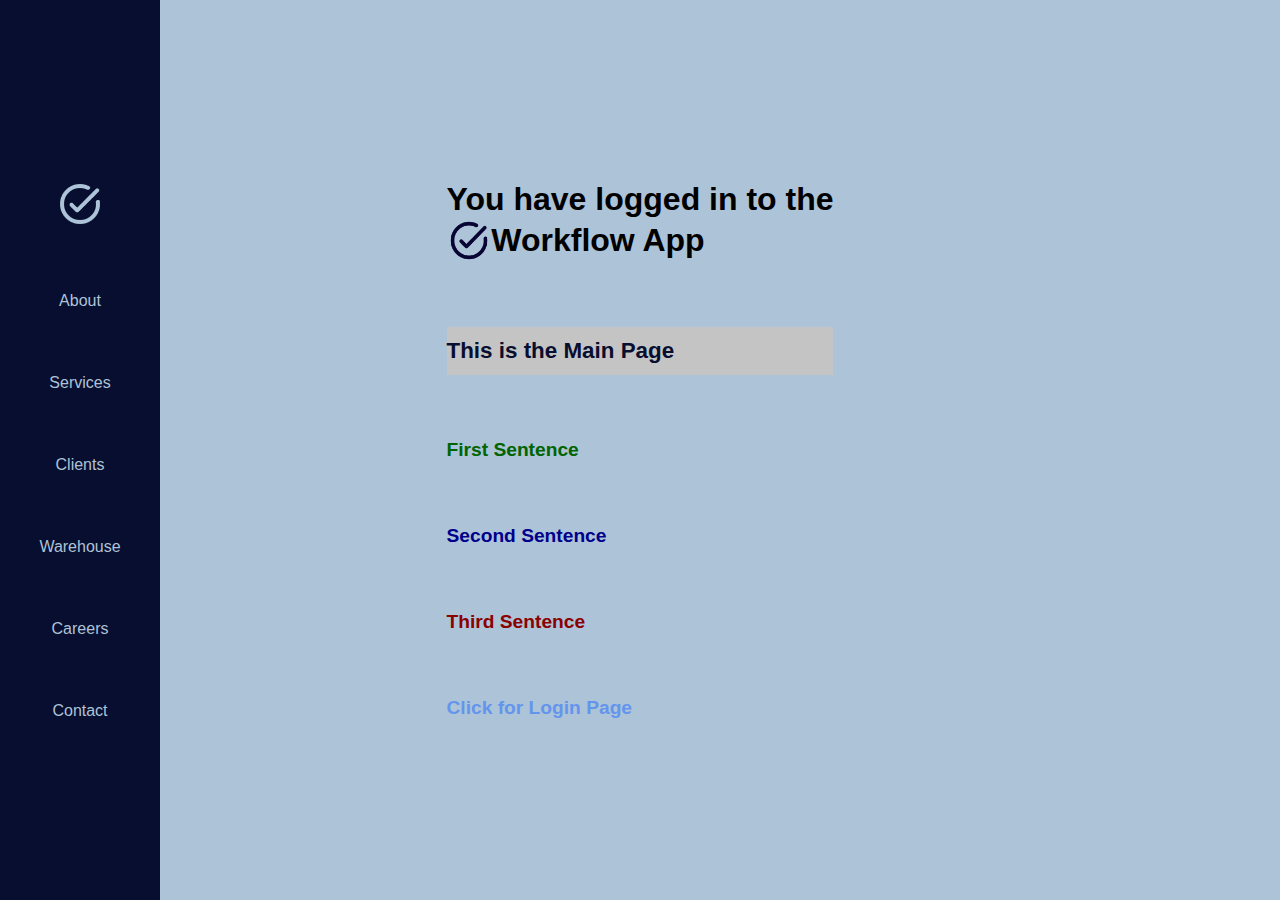
==== index.html @ dd1cf1d5 "get the logos record the login" ====
<!DOCTYPE html>
<html lang="en">
<head>
    <meta charset="UTF-8">
    <meta name="viewport" content="width=device-width, initial-scale=1.0">
    <title>SideNav</title>

    <link rel="stylesheet" href="style.css">
</head>
<body>

    <nav>
        <img src="./workflow.png">
        <a href="#">About</a>
        <a href="#">Services</a>
        <a href="#">Clients</a>
        <a href="#">Warehouse</a>
        <a href="#">Careers</a>
        <a href="#">Contact</a>
    </nav>

    <main>
        <div class="page_list">
            <header>
                <h1>You have logged in to the</h1>
                <h1 id="second_line"><img id="blue_logo" src="./workflow_blue.png"> Workflow App</h1>
            </header>
            <h3 class="recents_">This is the Main Page</h3>
            <!-- Grab the latest from each todo List -->
            <a id="freelance_latest" class="links_" href="#">First Sentence</a>
            <a id="deliverables_latest" class="links_" href="#">Second Sentence</a>
            <a id="projects_latest" class="links_" href="#">Third Sentence</a>
            <a id="back_to_login" class="links_" href="./login.html">Click for Login Page</a>
        </div>
    </main>
    
</body>
</html>
---- style.css ----
* {
    margin: 0;
    /* font-family: 'Lucida Sans', 'Lucida Sans Regular', 'Lucida Grande', 'Lucida Sans Unicode', Geneva, Verdana, sans-serif; */
    font-family: 'Inter', sans-serif;
}

nav {
    background-color: #080E2F;
    height: 100%;
    width: 160px;
    position: fixed;
    display: flex;
    flex-direction: column;
    align-items: center;
    justify-content: center;
    gap: 4em;
}

img {
    width: 3em;
    height: 3em;
}

#blue_logo {
    width: 1.4em;
    height: 1.4em;
    /* background-color: magenta; */
}

nav, a {
    color: #ADC3D8;
    text-decoration: none;
    cursor: pointer;
}

main {
    background-color: #ADC3D8;
    display: flex;
    flex-direction: column;
    /* justify-content: center; */
    align-items: center;
    height: 100vh;
}

.page_list {
    /* border: 2px blue solid; */
    height: 100vh;
    /* width: 100vh; */
    display: flex;
    flex-direction: column;
    justify-content: center;
    gap: 4em; 
}

#second_line {
    display: flex;
    /* justify-content: center; */
    align-items: center;
}

.recents_ {
    background-color: #C4C4C4;
    font-size: 1.4rem;
    padding: .5em 1em .5em 0;
    color: #080E2F;
}

.links_ {
    font-size: 1.2rem;
    font-weight: bold;
}

/* Each list */
#freelance_latest {
    color: darkgreen;
}

#deliverables_latest {
    color: darkblue;
}

#projects_latest {
    color: darkred;
}

#back_to_login {
    color: cornflowerblue;
}
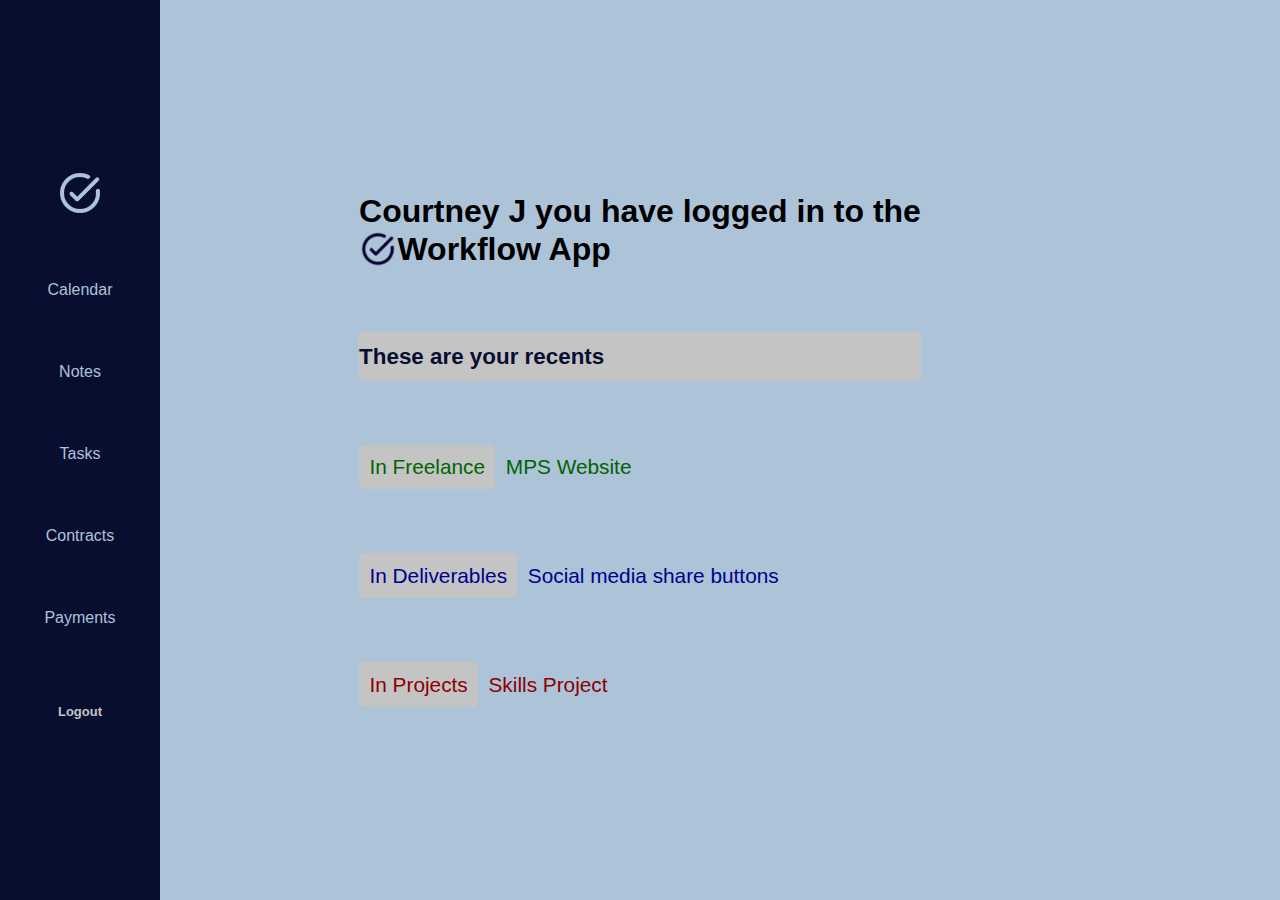
==== commit 2920f8d6: "ready for nav logos" ====
--- a/index.html
+++ b/index.html
@@ -11,28 +11,44 @@
 
     <nav>
         <img src="./workflow.png">
-        <a href="#">About</a>
-        <a href="#">Services</a>
-        <a href="#">Clients</a>
-        <a href="#">Warehouse</a>
-        <a href="#">Careers</a>
-        <a href="#">Contact</a>
+        <a href="#">Calendar</a>
+        <a href="#">Notes</a>
+        <a href="#">Tasks</a>
+        <a href="#">Contracts</a>
+        <a href="#">Payments</a>
+        <a id="back_to_login" class="links_" href="./login.html">Logout</a>
     </nav>
 
     <main>
         <div class="page_list">
             <header>
-                <h1>You have logged in to the</h1>
+                <h1>
+                    <!-- Record the user from the js login file -->
+                    
+                    <p><span id="logged_user">Courtney J</span> you have logged in to the</p>
+                </h1>
                 <h1 id="second_line"><img id="blue_logo" src="./workflow_blue.png"> Workflow App</h1>
             </header>
-            <h3 class="recents_">This is the Main Page</h3>
+            <h3 class="recents_">These are your recents</h3>
             <!-- Grab the latest from each todo List -->
-            <a id="freelance_latest" class="links_" href="#">First Sentence</a>
-            <a id="deliverables_latest" class="links_" href="#">Second Sentence</a>
-            <a id="projects_latest" class="links_" href="#">Third Sentence</a>
-            <a id="back_to_login" class="links_" href="./login.html">Click for Login Page</a>
+            <a id="freelance_latest" class="links_" href="#">
+                <p id="freelance_">In Freelance</p>
+                <p>MPS Website</p>
+            </a>
+            <a id="deliverables_latest" class="links_" href="#">
+                <p id="deliverables_">In Deliverables</p>
+                <P>Social media share buttons</P>
+            </a>
+            <a id="projects_latest" class="links_" href="#">
+                <p id="projects_">In Projects</p>
+                <p>Skills Project</p>
+            </a>
+            
         </div>
     </main>
+
+ 
+    <script src="./output_two.js"></script>
     
 </body>
 </html>--- a/style.css
+++ b/style.css
@@ -22,8 +22,8 @@
 }
 
 #blue_logo {
-    width: 1.4em;
-    height: 1.4em;
+    width: 1.2em;
+    height: 1.2em;
     /* background-color: magenta; */
 }
 
@@ -66,23 +66,63 @@
 }
 
 .links_ {
-    font-size: 1.2rem;
-    font-weight: bold;
+    font-size: 1.3rem;
+    font-weight: normal;
 }
 
 /* Each list */
 #freelance_latest {
     color: darkgreen;
+    display: flex;
+    align-items: center;
+    gap: .5em;
+}
+#freelance_ {
+    /* background-color: darkgreen; */
+    background-color: #C4C4C4;
+    border-radius: 5px;
+    /* color: #C4C4C4; */
+    color: darkgreen;
+    padding: .5em;
 }
 
 #deliverables_latest {
     color: darkblue;
+    display: flex;
+    align-items: center;
+    gap: .5em;
+}
+
+#deliverables_ {
+    /* background-color: darkgreen; */
+    background-color: #C4C4C4;
+    border-radius: 5px;
+    /* color: #C4C4C4; */
+    color: darkblue;
+    padding: .5em;
 }
 
 #projects_latest {
     color: darkred;
+    display: flex;
+    align-items: center;
+    gap: .5em;
+}
+
+#projects_ {
+     /* background-color: darkgreen; */
+     background-color: #C4C4C4;
+     border-radius: 5px;
+     /* color: #C4C4C4; */
+     color: darkred;
+     padding: .5em;
 }
 
 #back_to_login {
-    color: cornflowerblue;
+    /* background-color: #C4C4C4; */
+    padding: 1em;
+    color: #080E2F;
+    color: #C4C4C4;
+    font-size: small;
+    font-weight: bold;
 }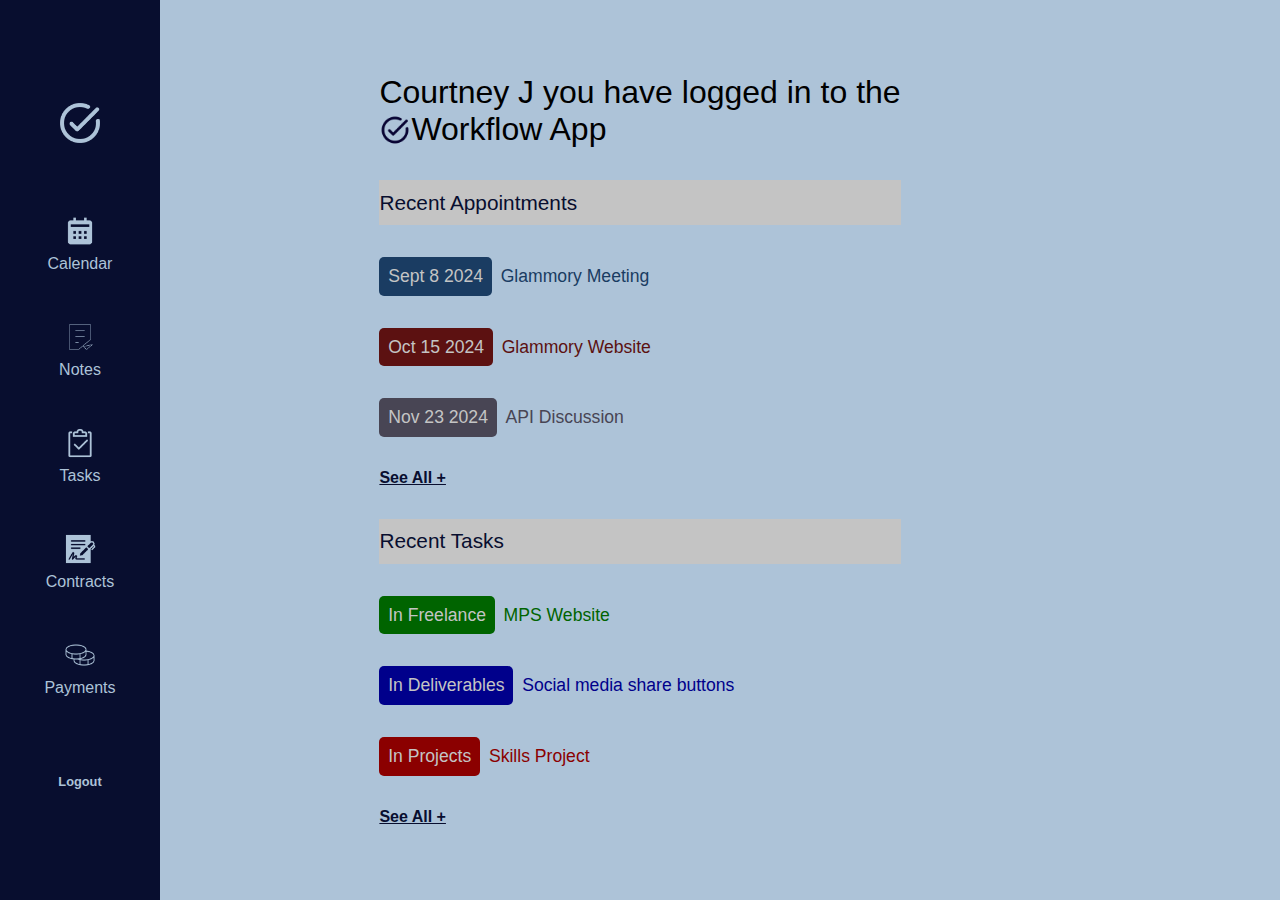
==== commit e9791e01: "time for media queries" ====
--- a/index.html
+++ b/index.html
@@ -10,26 +10,63 @@
 <body>
 
     <nav>
-        <img src="./workflow.png">
-        <a href="#">Calendar</a>
-        <a href="#">Notes</a>
-        <a href="#">Tasks</a>
-        <a href="#">Contracts</a>
-        <a href="#">Payments</a>
+        <div class="nav_logo">
+            <img id="workflow_logo_nav" src="./workflow.png">
+        </div>
+
+        <div class="links_section">
+            <div class="nav_link">
+                <img src="./img/calendar.png" alt="calendar">
+                <a href="#">Calendar</a>
+            </div>
+            <div class="nav_link">
+                <img src="./img/notes.png" alt="notes">
+                <a href="#">Notes</a>
+            </div>
+            <div class="nav_link">
+                <img src="./img/tasks.png" alt="tasks">
+                <a href="#">Tasks</a>
+            </div>
+            <div class="nav_link">
+                <img src="./img/contracts.png" alt="contracts">
+                <a href="#">Contracts</a>
+            </div>
+            <div class="nav_link">
+                <img src="./img/payments.png" alt="payments">
+                <a href="#">Payments</a>
+            </div>
+        </div>
         <a id="back_to_login" class="links_" href="./login.html">Logout</a>
     </nav>
 
     <main>
         <div class="page_list">
             <header>
-                <h1>
-                    <!-- Record the user from the js login file -->
-                    
+                <p>    
                     <p><span id="logged_user">Courtney J</span> you have logged in to the</p>
-                </h1>
-                <h1 id="second_line"><img id="blue_logo" src="./workflow_blue.png"> Workflow App</h1>
+                </p>
+                <p id="second_line"><img id="blue_logo" src="./workflow_blue.png"> Workflow App</>
             </header>
-            <h3 class="recents_">These are your recents</h3>
+
+            <!-- RECENT APPOINTMENTS -->
+             <p class="recents_">Recent Appointments</p>
+             <!-- Grab the latest from the calendar -->
+              <a id="meeting_latest" class="links_" href="#">
+                <p id="meeting_">Sept 8 2024</p>
+                <p>Glammory Meeting</p>
+              </a>
+              <a id="deadline_latest" class="links_" href="#">
+                <p id="deadline_">Oct 15 2024</p>
+                <p>Glammory Website</p>
+              </a>
+              <a id="presentation_latest" class="links_" href="#">
+                <p id="presentation_">Nov 23 2024</p>
+                <p>API Discussion</p>
+              </a>
+              <a class="see_all" href="#">See All +</a>
+
+            <!-- RECENT TASKS -->
+            <p class="recents_">Recent Tasks</p>
             <!-- Grab the latest from each todo List -->
             <a id="freelance_latest" class="links_" href="#">
                 <p id="freelance_">In Freelance</p>
@@ -43,6 +80,11 @@
                 <p id="projects_">In Projects</p>
                 <p>Skills Project</p>
             </a>
+            <!-- <a id="classes_latest" class="links_" href="#">
+                <p id="classes_">In Classes to Take</p>
+                <p>React Native Essentials</p>
+            </a> -->
+            <a class="see_all" href="#">See All +</a>
             
         </div>
     </main>
--- a/style.css
+++ b/style.css
@@ -4,6 +4,7 @@
     font-family: 'Inter', sans-serif;
 }
 
+/* NAVBAR */
 nav {
     background-color: #080E2F;
     height: 100%;
@@ -16,14 +17,45 @@
     gap: 4em;
 }
 
-img {
+#workflow_logo_nav {
     width: 3em;
     height: 3em;
 }
 
+/* all the links and logos */
+.links_section {
+    display: flex;
+    flex-direction: column;
+    gap: 3em;
+}
+
+/* each link and logo */
+.nav_link {
+    display: flex;
+    flex-direction: column;
+    justify-content: center;
+    align-items: center;
+    gap: .5em;
+}
+/* nav logos */
+img {
+    width: 2em;
+    height: 2em;
+}
+
+#back_to_login {
+    /* background-color: #C4C4C4; */
+    padding: 1em;
+    /* border: 2px solid #ADC3D8; */
+    border-radius: 15px;
+    color: #ADC3D8;
+    font-size: .8rem;
+    font-weight: bold;
+}
+
 #blue_logo {
-    width: 1.2em;
-    height: 1.2em;
+    width: 1em;
+    height: 1em;
     /* background-color: magenta; */
 }
 
@@ -49,7 +81,11 @@
     display: flex;
     flex-direction: column;
     justify-content: center;
-    gap: 4em; 
+    gap: 2em; 
+}
+
+header {
+    font-size: 2rem;
 }
 
 #second_line {
@@ -60,17 +96,62 @@
 
 .recents_ {
     background-color: #C4C4C4;
-    font-size: 1.4rem;
+    font-size: 1.3rem;
     padding: .5em 1em .5em 0;
     color: #080E2F;
 }
 
 .links_ {
-    font-size: 1.3rem;
+    font-size: 1.1rem;
     font-weight: normal;
 }
 
-/* Each list */
+/* Each Calendar */
+#meeting_latest {
+    color: #1A3C62;
+    display: flex;
+    align-items: center;
+    gap: .5em;
+}
+#meeting_ {
+    color: #C4C4C4;
+    border-radius: 5px;
+    background-color: #1A3C62;
+    padding: .5em;
+}
+#deadline_latest {
+    color: #5C1111;
+    display: flex;
+    align-items: center;
+    gap: .5em;
+}
+#deadline_ {
+    color: #C4C4C4;
+    border-radius: 5px;
+    background-color: #5C1111;
+    padding: .5em;
+}
+#presentation_latest {
+    color: #484554;
+    display: flex;
+    align-items: center;
+    gap: .5em;
+}
+#presentation_ {
+    color: #C4C4C4;
+    border-radius: 5px;
+    background-color: #484554;
+    padding: .5em;
+}
+/* See All */
+.see_all {
+    color: #080E2F;
+    font-size: 1rem;
+    font-weight: bold;
+    text-decoration: underline;
+}
+
+/* Each Task List */
 #freelance_latest {
     color: darkgreen;
     display: flex;
@@ -79,10 +160,10 @@
 }
 #freelance_ {
     /* background-color: darkgreen; */
-    background-color: #C4C4C4;
+    color: #C4C4C4;
     border-radius: 5px;
     /* color: #C4C4C4; */
-    color: darkgreen;
+    background-color: darkgreen;
     padding: .5em;
 }
 
@@ -95,10 +176,10 @@
 
 #deliverables_ {
     /* background-color: darkgreen; */
-    background-color: #C4C4C4;
+    color: #C4C4C4;
     border-radius: 5px;
     /* color: #C4C4C4; */
-    color: darkblue;
+    background-color: darkblue;
     padding: .5em;
 }
 
@@ -111,18 +192,24 @@
 
 #projects_ {
      /* background-color: darkgreen; */
-     background-color: #C4C4C4;
+     color: #C4C4C4;
      border-radius: 5px;
      /* color: #C4C4C4; */
-     color: darkred;
+     background-color: darkred;
      padding: .5em;
 }
 
-#back_to_login {
-    /* background-color: #C4C4C4; */
-    padding: 1em;
-    color: #080E2F;
-    color: #C4C4C4;
-    font-size: small;
-    font-weight: bold;
-}+#classes_latest {
+    color: #9F7E1D;
+    display: flex;
+    align-items: center;
+    gap: .5em;
+}
+
+#classes_ {
+    color: #C4C4C4;
+     border-radius: 5px;
+     /* color: #C4C4C4; */
+     background-color: #9F7E1D;
+     padding: .5em;
+}
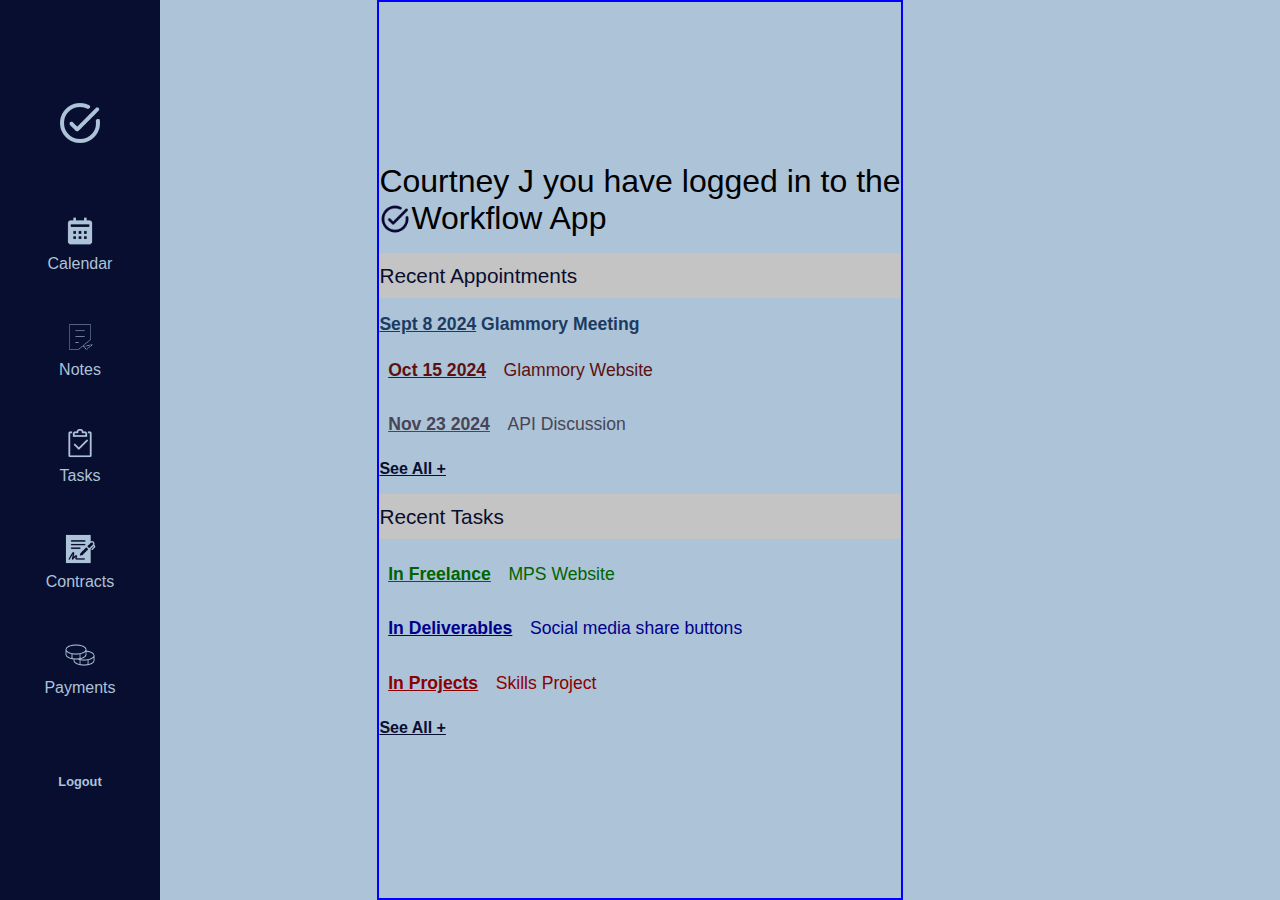
==== commit 19c3af31: "first item done" ====
--- a/index.html
+++ b/index.html
@@ -9,7 +9,8 @@
 </head>
 <body>
 
-    <nav>
+    <!-- Side Nav -->
+    <nav id="sidenav">
         <div class="nav_logo">
             <img id="workflow_logo_nav" src="./workflow.png">
         </div>
@@ -39,6 +40,18 @@
         <a id="back_to_login" class="links_" href="./login.html">Logout</a>
     </nav>
 
+     <!-- Mobile Nav -->
+     <div id="mobile_nav">
+        <div id="mobile_nav_elements">
+            <div class="nav_logo">
+                <img id="workflow_logo_nav_mobile" src="./workflow.png">
+            </div>
+            <div class="burger">
+                <img id="burger_mobile" src="./img/burger.png" alt="menu">
+            </div>
+        </div>
+     </div>
+
     <main>
         <div class="page_list">
             <header>
@@ -51,10 +64,18 @@
             <!-- RECENT APPOINTMENTS -->
              <p class="recents_">Recent Appointments</p>
              <!-- Grab the latest from the calendar -->
-              <a id="meeting_latest" class="links_" href="#">
+              <p class="schedules_">
+                <a href="#" class="meeting_date">Sept 8 2024</a>
+                <a href="#" class="cal_event">Glammory Meeting</a>
+              </p>
+              <!-- <a id="meeting_latest" class="links_" href="#">
                 <p id="meeting_">Sept 8 2024</p>
                 <p>Glammory Meeting</p>
-              </a>
+              </a> -->
+              <!-- Place the a tags in a p tag soe everything lines up -->
+              <!-- <p class="schedules_">
+                <a id="schedules_" href="#">See if this is indent</a>
+             </p> -->
               <a id="deadline_latest" class="links_" href="#">
                 <p id="deadline_">Oct 15 2024</p>
                 <p>Glammory Website</p>
--- a/style.css
+++ b/style.css
@@ -4,212 +4,621 @@
     font-family: 'Inter', sans-serif;
 }
 
-/* NAVBAR */
-nav {
-    background-color: #080E2F;
-    height: 100%;
-    width: 160px;
-    position: fixed;
-    display: flex;
-    flex-direction: column;
-    align-items: center;
-    justify-content: center;
-    gap: 4em;
+@media screen and (min-width: 1200px) {
+    #mobile_nav {
+        display: none;
+    }
+    
+    /* NAVBAR */
+    #sidenav {
+        background-color: #080E2F;
+        height: 100%;
+        width: 160px;
+        position: fixed;
+        display: flex;
+        flex-direction: column;
+        align-items: center;
+        justify-content: center;
+        gap: 4em;
+    }
+    
+    #workflow_logo_nav {
+        width: 3em;
+        height: 3em;
+    }
+    
+    /* all the links and logos */
+    .links_section {
+        display: flex;
+        flex-direction: column;
+        gap: 3em;
+    }
+    
+    /* each link and logo */
+    .nav_link {
+        display: flex;
+        flex-direction: column;
+        justify-content: center;
+        align-items: center;
+        gap: .5em;
+    }
+    /* nav logos */
+    img {
+        width: 2em;
+        height: 2em;
+    }
+    
+    #back_to_login {
+        /* background-color: #C4C4C4; */
+        padding: 1em;
+        /* border: 2px solid #ADC3D8; */
+        border-radius: 15px;
+        color: #ADC3D8;
+        font-size: .8rem;
+        font-weight: bold;
+    }
+    
+    #blue_logo {
+        width: 1em;
+        height: 1em;
+        /* background-color: magenta; */
+    }
+    
+    #sidenav, a {
+        color: #ADC3D8;
+        text-decoration: none;
+        cursor: pointer;
+    }
+    
+    main {
+        background-color: #ADC3D8;
+        display: flex;
+        flex-direction: column;
+        /* justify-content: center; */
+        align-items: center;
+        height: 100vh;
+    }
+    
+    .page_list {
+        border: 2px blue solid;
+        height: 100vh;
+        /* width: 100vh; */
+        display: flex;
+        flex-direction: column;
+        justify-content: center;
+        /* align-items: center; */
+        gap: 1em; 
+    }
+
+   /* Try styling the p tag a tags */
+   #schedules_ {
+        color: #080E2F;
+        font-weight: bold;
+    }
+
+    
+    header {
+        font-size: 2rem;
+    }
+    
+    #second_line {
+        display: flex;
+        /* justify-content: center; */
+        align-items: center;
+    }
+    
+    .recents_ {
+        background-color: #C4C4C4;
+        font-size: 1.3rem;
+        padding: .5em 1em .5em 0;
+        color: #080E2F;
+    }
+    
+    .links_ {
+        font-size: 1.1rem;
+        font-weight: normal;
+    }
+
+    /* New Appointments */
+    .schedules_ {
+        font-size: 1.1rem;   
+    }
+    .meeting_date {
+        color: #1A3C62;
+        font-weight: bold;
+        text-decoration: underline;
+    }
+    .cal_event {
+        color: #1A3C62;
+        font-weight: bold;
+    }
+    
+    /* Each Calendar */
+    #meeting_latest {
+        color: #1A3C62;
+        display: flex;
+        align-items: center;
+        gap: .5em;
+    }
+    #meeting_ {
+        color: #C4C4C4;
+        border-radius: 5px;
+        color: #1A3C62;
+        text-decoration: underline;
+        font-weight: bold;
+        /* background-color: #1A3C62; */
+        padding: .5em;
+    }
+    #deadline_latest {
+        color: #5C1111;
+        display: flex;
+        align-items: center;
+        gap: .5em;
+    }
+    #deadline_ {
+        color: #C4C4C4;
+        border-radius: 5px;
+        color: #5C1111;
+        text-decoration: underline;
+        font-weight: bold;
+        /* background-color: #5C1111; */
+        padding: .5em;
+    }
+    #presentation_latest {
+        color: #484554;
+        display: flex;
+        align-items: center;
+        gap: .5em;
+    }
+    #presentation_ {
+        color: #C4C4C4;
+        border-radius: 5px;
+        color: #484554;
+        text-decoration: underline;
+        font-weight: bold;
+        /* background-color: #484554; */
+        padding: .5em;
+    }
+    /* See All */
+    .see_all {
+        color: #080E2F;
+        font-size: 1rem;
+        font-weight: bold;
+        text-decoration: underline;
+    }
+    
+    /* Each Task List */
+    #freelance_latest {
+        color: darkgreen;
+        display: flex;
+        align-items: center;
+        gap: .5em;
+    }
+    #freelance_ {
+        /* background-color: darkgreen; */
+        color: #C4C4C4;
+        color: darkgreen;
+        border-radius: 5px;
+        text-decoration: underline;
+        /* background-color: darkgreen; */
+        padding: .5em;
+        font-weight: bold;
+    }
+    
+    #deliverables_latest {
+        color: darkblue;
+        display: flex;
+        align-items: center;
+        gap: .5em;
+    }
+    
+    #deliverables_ {
+        /* background-color: darkgreen; */
+        color: #C4C4C4;
+        border-radius: 5px;
+        text-decoration: underline;
+        color: darkblue;
+        font-weight: bold;
+        /* background-color: darkblue; */
+        padding: .5em;
+    }
+    
+    #projects_latest {
+        color: darkred;
+        display: flex;
+        align-items: center;
+        gap: .5em;
+    }
+    
+    #projects_ {
+         /* background-color: darkgreen; */
+         color: #C4C4C4;
+         border-radius: 5px;
+         text-decoration: underline;
+         color: darkred;
+         font-weight: bold;
+         /* color: #C4C4C4; */
+         padding: .5em;
+    }
+    
+    #classes_latest {
+        color: #9F7E1D;
+        display: flex;
+        align-items: center;
+        gap: .5em;
+    }
+    
+    #classes_ {
+        color: #C4C4C4;
+         border-radius: 5px;
+         /* color: #C4C4C4; */
+         background-color: #9F7E1D;
+         padding: .5em;
+    }
 }
 
-#workflow_logo_nav {
-    width: 3em;
-    height: 3em;
+/* IPad */
+@media screen and (min-width: 501px) and (max-width: 850px) and (orientation: portrait) {
+   
+
+    #mobile_nav {
+        background-color: #080E2F;
+        height: 7em;
+    }
+
+    #mobile_nav_elements {
+        display: flex;
+        justify-content: space-between;
+        padding: 2em;
+    }
+
+    #workflow_logo_nav_mobile {
+        width: 3em;
+        height: 3em;
+    } 
+
+    #sidenav {
+        display: none;
+    }
+
+    main {
+        background-color: #ADC3D8;
+        display: flex;
+        flex-direction: column;
+        /* justify-content: center; */
+        align-items: center;
+        height: 100vh;
+        /* margin-top: -3em; */
+    }
+
+    .page_list {
+        /* border: 2px blue solid; */
+        height: 100vh;
+        /* width: 100vh; */
+        display: flex;
+        flex-direction: column;
+        justify-content: center;
+        gap: 2em; 
+        margin-top: -6em;
+    }
+
+    header {
+        font-size: 2rem;
+    }
+
+    #blue_logo {
+        width: 1em;
+        height: 1em;
+        /* background-color: magenta; */
+    }
+    
+    #second_line {
+        display: flex;
+        /* justify-content: center; */
+        align-items: center;
+    }
+    
+    .recents_ {
+        background-color: #C4C4C4;
+        font-size: 1.3rem;
+        padding: .5em 1em .5em 0;
+        color: #080E2F;
+    }
+    
+    .links_ {
+        font-size: 1.1rem;
+        font-weight: normal;
+    }
+    
+    /* Each Calendar */
+    #meeting_latest {
+        color: #1A3C62;
+        display: flex;
+        align-items: center;
+        gap: .5em;
+    }
+    #meeting_ {
+        color: #C4C4C4;
+        border-radius: 5px;
+        background-color: #1A3C62;
+        padding: .5em;
+    }
+    #deadline_latest {
+        color: #5C1111;
+        display: flex;
+        align-items: center;
+        gap: .5em;
+    }
+    #deadline_ {
+        color: #C4C4C4;
+        border-radius: 5px;
+        background-color: #5C1111;
+        padding: .5em;
+    }
+    #presentation_latest {
+        color: #484554;
+        display: flex;
+        align-items: center;
+        gap: .5em;
+    }
+    #presentation_ {
+        color: #C4C4C4;
+        border-radius: 5px;
+        background-color: #484554;
+        padding: .5em;
+    }
+    /* See All */
+    .see_all {
+        color: #080E2F;
+        font-size: 1rem;
+        font-weight: bold;
+        text-decoration: underline;
+    }
+    
+    /* Each Task List */
+    #freelance_latest {
+        color: darkgreen;
+        display: flex;
+        align-items: center;
+        gap: .5em;
+    }
+    #freelance_ {
+        /* background-color: darkgreen; */
+        color: #C4C4C4;
+        border-radius: 5px;
+        /* color: #C4C4C4; */
+        background-color: darkgreen;
+        padding: .5em;
+    }
+    
+    #deliverables_latest {
+        color: darkblue;
+        display: flex;
+        align-items: center;
+        gap: .5em;
+    }
+    
+    #deliverables_ {
+        /* background-color: darkgreen; */
+        color: #C4C4C4;
+        border-radius: 5px;
+        /* color: #C4C4C4; */
+        background-color: darkblue;
+        padding: .5em;
+    }
+    
+    #projects_latest {
+        color: darkred;
+        display: flex;
+        align-items: center;
+        gap: .5em;
+    }
+    
+    #projects_ {
+         /* background-color: darkgreen; */
+         color: #C4C4C4;
+         border-radius: 5px;
+         /* color: #C4C4C4; */
+         background-color: darkred;
+         padding: .5em;
+    }
+    
+    #classes_latest {
+        color: #9F7E1D;
+        display: flex;
+        align-items: center;
+        gap: .5em;
+    }
+    
+    #classes_ {
+        color: #C4C4C4;
+         border-radius: 5px;
+         /* color: #C4C4C4; */
+         background-color: #9F7E1D;
+         padding: .5em;
+    }
+
 }
 
-/* all the links and logos */
-.links_section {
-    display: flex;
-    flex-direction: column;
-    gap: 3em;
+/* IPhone */
+@media screen and (max-width: 500px) and (orientation: portrait) {
+    #mobile_nav {
+        background-color: #080E2F;
+        height: 7em;
+    }
+
+    #mobile_nav_elements {
+        display: flex;
+        justify-content: space-between;
+        padding: 2em;
+    }
+
+    #workflow_logo_nav_mobile {
+        width: 3em;
+        height: 3em;
+    } 
+
+    #sidenav {
+        display: none;
+    }
+
+    main {
+        background-color: #ADC3D8;
+        display: flex;
+        flex-direction: column;
+        /* justify-content: center; */
+        align-items: center;
+        height: 100vh;
+        /* margin-top: -3em; */
+    }
+
+    .page_list {
+        /* border: 2px blue solid; */
+        height: 100vh;
+        /* width: 100vh; */
+        display: flex;
+        flex-direction: column;
+        justify-content: center;
+        gap: 2em; 
+        margin-top: 0em;
+    }
+    
+    header {
+        font-size: 1.3rem;
+        display: flex;
+        flex-direction: column;
+        justify-content: center;
+    }
+
+    #blue_logo {
+        width: 1em;
+        height: 1em;
+        /* background-color: magenta; */
+    }
+    
+    #second_line {
+        display: flex;
+        /* justify-content: center; */
+        align-items: center;
+    }
+    
+    .recents_ {
+        background-color: #C4C4C4;
+        font-size: 1.3rem;
+        padding: .5em 1em .5em 0;
+        color: #080E2F;
+    }
+    
+    .links_ {
+        font-size: 1.1rem;
+        font-weight: normal;
+    }
+    
+    /* Each Calendar */
+    #meeting_latest {
+        color: #1A3C62;
+        display: flex;
+        align-items: center;
+        gap: .5em;
+    }
+    #meeting_ {
+        color: #C4C4C4;
+        border-radius: 5px;
+        background-color: #1A3C62;
+        padding: .5em;
+    }
+    #deadline_latest {
+        color: #5C1111;
+        display: flex;
+        align-items: center;
+        gap: .5em;
+    }
+    #deadline_ {
+        color: #C4C4C4;
+        border-radius: 5px;
+        background-color: #5C1111;
+        padding: .5em;
+    }
+    #presentation_latest {
+        color: #484554;
+        display: flex;
+        align-items: center;
+        gap: .5em;
+    }
+    #presentation_ {
+        color: #C4C4C4;
+        border-radius: 5px;
+        background-color: #484554;
+        padding: .5em;
+    }
+    /* See All */
+    .see_all {
+        color: #080E2F;
+        font-size: 1rem;
+        font-weight: bold;
+        text-decoration: underline;
+    }
+    
+    /* Each Task List */
+    #freelance_latest {
+        color: darkgreen;
+        display: flex;
+        align-items: center;
+        gap: .5em;
+    }
+    #freelance_ {
+        /* background-color: darkgreen; */
+        color: #C4C4C4;
+        border-radius: 5px;
+        /* color: #C4C4C4; */
+        background-color: darkgreen;
+        padding: .5em;
+    }
+    
+    #deliverables_latest {
+        color: darkblue;
+        display: flex;
+        align-items: center;
+        gap: .5em;
+    }
+    
+    #deliverables_ {
+        /* background-color: darkgreen; */
+        color: #C4C4C4;
+        border-radius: 5px;
+        /* color: #C4C4C4; */
+        background-color: darkblue;
+        padding: .5em;
+    }
+    
+    #projects_latest {
+        color: darkred;
+        display: flex;
+        align-items: center;
+        gap: .5em;
+    }
+    
+    #projects_ {
+         /* background-color: darkgreen; */
+         color: #C4C4C4;
+         border-radius: 5px;
+         /* color: #C4C4C4; */
+         background-color: darkred;
+         padding: .5em;
+    }
+    
+    #classes_latest {
+        color: #9F7E1D;
+        display: flex;
+        align-items: center;
+        gap: .5em;
+    }
+    
+    #classes_ {
+        color: #C4C4C4;
+         border-radius: 5px;
+         /* color: #C4C4C4; */
+         background-color: #9F7E1D;
+         padding: .5em;
+    }
 }
-
-/* each link and logo */
-.nav_link {
-    display: flex;
-    flex-direction: column;
-    justify-content: center;
-    align-items: center;
-    gap: .5em;
-}
-/* nav logos */
-img {
-    width: 2em;
-    height: 2em;
-}
-
-#back_to_login {
-    /* background-color: #C4C4C4; */
-    padding: 1em;
-    /* border: 2px solid #ADC3D8; */
-    border-radius: 15px;
-    color: #ADC3D8;
-    font-size: .8rem;
-    font-weight: bold;
-}
-
-#blue_logo {
-    width: 1em;
-    height: 1em;
-    /* background-color: magenta; */
-}
-
-nav, a {
-    color: #ADC3D8;
-    text-decoration: none;
-    cursor: pointer;
-}
-
-main {
-    background-color: #ADC3D8;
-    display: flex;
-    flex-direction: column;
-    /* justify-content: center; */
-    align-items: center;
-    height: 100vh;
-}
-
-.page_list {
-    /* border: 2px blue solid; */
-    height: 100vh;
-    /* width: 100vh; */
-    display: flex;
-    flex-direction: column;
-    justify-content: center;
-    gap: 2em; 
-}
-
-header {
-    font-size: 2rem;
-}
-
-#second_line {
-    display: flex;
-    /* justify-content: center; */
-    align-items: center;
-}
-
-.recents_ {
-    background-color: #C4C4C4;
-    font-size: 1.3rem;
-    padding: .5em 1em .5em 0;
-    color: #080E2F;
-}
-
-.links_ {
-    font-size: 1.1rem;
-    font-weight: normal;
-}
-
-/* Each Calendar */
-#meeting_latest {
-    color: #1A3C62;
-    display: flex;
-    align-items: center;
-    gap: .5em;
-}
-#meeting_ {
-    color: #C4C4C4;
-    border-radius: 5px;
-    background-color: #1A3C62;
-    padding: .5em;
-}
-#deadline_latest {
-    color: #5C1111;
-    display: flex;
-    align-items: center;
-    gap: .5em;
-}
-#deadline_ {
-    color: #C4C4C4;
-    border-radius: 5px;
-    background-color: #5C1111;
-    padding: .5em;
-}
-#presentation_latest {
-    color: #484554;
-    display: flex;
-    align-items: center;
-    gap: .5em;
-}
-#presentation_ {
-    color: #C4C4C4;
-    border-radius: 5px;
-    background-color: #484554;
-    padding: .5em;
-}
-/* See All */
-.see_all {
-    color: #080E2F;
-    font-size: 1rem;
-    font-weight: bold;
-    text-decoration: underline;
-}
-
-/* Each Task List */
-#freelance_latest {
-    color: darkgreen;
-    display: flex;
-    align-items: center;
-    gap: .5em;
-}
-#freelance_ {
-    /* background-color: darkgreen; */
-    color: #C4C4C4;
-    border-radius: 5px;
-    /* color: #C4C4C4; */
-    background-color: darkgreen;
-    padding: .5em;
-}
-
-#deliverables_latest {
-    color: darkblue;
-    display: flex;
-    align-items: center;
-    gap: .5em;
-}
-
-#deliverables_ {
-    /* background-color: darkgreen; */
-    color: #C4C4C4;
-    border-radius: 5px;
-    /* color: #C4C4C4; */
-    background-color: darkblue;
-    padding: .5em;
-}
-
-#projects_latest {
-    color: darkred;
-    display: flex;
-    align-items: center;
-    gap: .5em;
-}
-
-#projects_ {
-     /* background-color: darkgreen; */
-     color: #C4C4C4;
-     border-radius: 5px;
-     /* color: #C4C4C4; */
-     background-color: darkred;
-     padding: .5em;
-}
-
-#classes_latest {
-    color: #9F7E1D;
-    display: flex;
-    align-items: center;
-    gap: .5em;
-}
-
-#classes_ {
-    color: #C4C4C4;
-     border-radius: 5px;
-     /* color: #C4C4C4; */
-     background-color: #9F7E1D;
-     padding: .5em;
-}
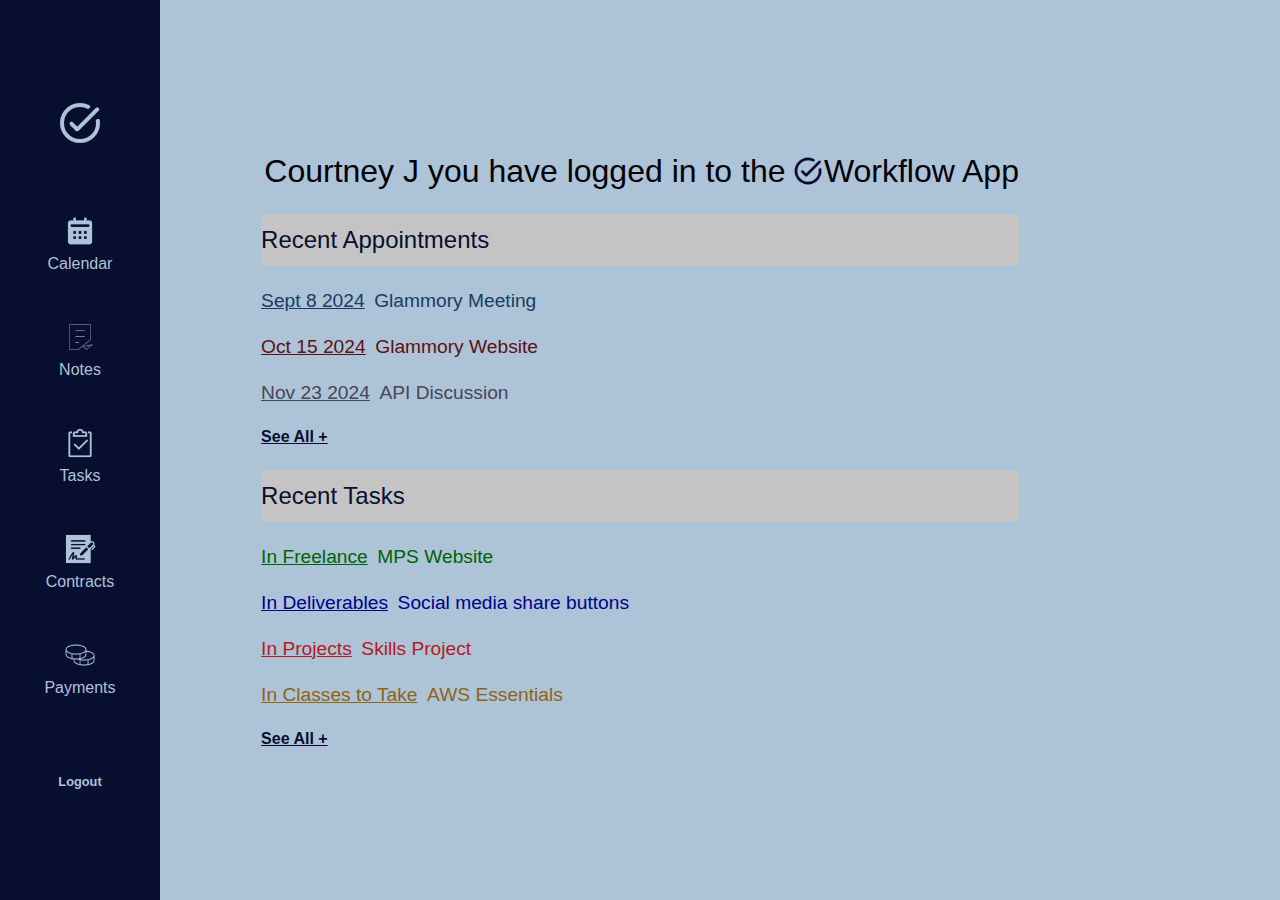
==== commit 473e6b3f: "desktop list set" ====
--- a/index.html
+++ b/index.html
@@ -58,53 +58,52 @@
                 <p>    
                     <p><span id="logged_user">Courtney J</span> you have logged in to the</p>
                 </p>
-                <p id="second_line"><img id="blue_logo" src="./workflow_blue.png"> Workflow App</>
+                <p id="second_line"><img id="blue_logo" src="./workflow_blue.png"> Workflow App</p>
             </header>
 
             <!-- RECENT APPOINTMENTS -->
              <p class="recents_">Recent Appointments</p>
              <!-- Grab the latest from the calendar -->
-              <p class="schedules_">
-                <a href="#" class="meeting_date">Sept 8 2024</a>
-                <a href="#" class="cal_event">Glammory Meeting</a>
-              </p>
-              <!-- <a id="meeting_latest" class="links_" href="#">
-                <p id="meeting_">Sept 8 2024</p>
-                <p>Glammory Meeting</p>
-              </a> -->
-              <!-- Place the a tags in a p tag soe everything lines up -->
-              <!-- <p class="schedules_">
-                <a id="schedules_" href="#">See if this is indent</a>
-             </p> -->
-              <a id="deadline_latest" class="links_" href="#">
-                <p id="deadline_">Oct 15 2024</p>
-                <p>Glammory Website</p>
-              </a>
-              <a id="presentation_latest" class="links_" href="#">
-                <p id="presentation_">Nov 23 2024</p>
-                <p>API Discussion</p>
-              </a>
+              <div class="list_item">
+                <a href="#" class="meeting_date meeting_color" id="meet_one">Sept 8 2024</a>
+                <a href="#" class="cal_event meeting_color">Glammory Meeting</a>
+              </div>
+              
+              <div class="list_item">
+                <a href="#" class="meeting_date deadline_color">Oct 15 2024</a>
+                <a href="#" class="cal_event deadline_color">Glammory Website</a>
+              </div>
+
+              <div class="list_item">
+                <a href="#" class="meeting_date virtual_color">Nov 23 2024</a>
+                <a href="#" class="cal_event virtual_color">API Discussion</a>
+              </div>
+             
               <a class="see_all" href="#">See All +</a>
 
             <!-- RECENT TASKS -->
             <p class="recents_">Recent Tasks</p>
             <!-- Grab the latest from each todo List -->
-            <a id="freelance_latest" class="links_" href="#">
-                <p id="freelance_">In Freelance</p>
-                <p>MPS Website</p>
-            </a>
-            <a id="deliverables_latest" class="links_" href="#">
-                <p id="deliverables_">In Deliverables</p>
-                <P>Social media share buttons</P>
-            </a>
-            <a id="projects_latest" class="links_" href="#">
-                <p id="projects_">In Projects</p>
-                <p>Skills Project</p>
-            </a>
-            <!-- <a id="classes_latest" class="links_" href="#">
-                <p id="classes_">In Classes to Take</p>
-                <p>React Native Essentials</p>
-            </a> -->
+            <div class="list_item">
+                <a href="#" class="meeting_date freelance_color">In Freelance</a>
+                <a href="#" class="cal_event freelance_color">MPS Website</a>
+            </div>
+            
+            <div class="list_item">
+                <a href="#" class="meeting_date deliverable_color">In Deliverables</a>
+                <a href="#" class="cal_event deliverable_color">Social media share buttons</a>
+            </div>
+
+            <div class="list_item">
+                <a href="#" class="meeting_date project_color">In Projects</a>
+                <a href="#" class="cal_event project_color">Skills Project</a>
+            </div>
+
+            <div class="list_item">
+                <a href="#" class="meeting_date classtake_color">In Classes to Take</a>
+                <a href="#" class="cal_event classtake_color">AWS Essentials</a>
+            </div>
+
             <a class="see_all" href="#">See All +</a>
             
         </div>
--- a/style.css
+++ b/style.css
@@ -80,14 +80,14 @@
     }
     
     .page_list {
-        border: 2px blue solid;
+        /* border: 2px blue solid; */
         height: 100vh;
         /* width: 100vh; */
         display: flex;
         flex-direction: column;
         justify-content: center;
         /* align-items: center; */
-        gap: 1em; 
+        gap: 1.5em; 
     }
 
    /* Try styling the p tag a tags */
@@ -96,9 +96,10 @@
         font-weight: bold;
     }
 
-    
     header {
         font-size: 2rem;
+        display: flex;
+        gap: .1em;
     }
     
     #second_line {
@@ -109,7 +110,7 @@
     
     .recents_ {
         background-color: #C4C4C4;
-        font-size: 1.3rem;
+        font-size: 1.5rem;
         padding: .5em 1em .5em 0;
         color: #080E2F;
     }
@@ -119,51 +120,83 @@
         font-weight: normal;
     }
 
-    /* New Appointments */
-    .schedules_ {
-        font-size: 1.1rem;   
-    }
-    .meeting_date {
+    /* Appointment List Div */
+    .list_item {
+        display: flex;
+        align-items: center;
+        gap: .5em;
+        /* border: #080E2F 2px solid; */
+        font-size: 1.2rem;
+        /* font-weight: bold; */
+    }
+
+    /* Every Thing in the list */
+
+    /* Meeting */
+    .meeting_date.meeting_color {
         color: #1A3C62;
-        font-weight: bold;
-        text-decoration: underline;
-    }
-    .cal_event {
+        /* font-weight: bold; */
+        text-decoration: underline;
+    }
+    .cal_event.meeting_color {
         color: #1A3C62;
-        font-weight: bold;
-    }
-    
-    /* Each Calendar */
-    #meeting_latest {
-        color: #1A3C62;
-        display: flex;
-        align-items: center;
-        gap: .5em;
-    }
-    #meeting_ {
-        color: #C4C4C4;
-        border-radius: 5px;
-        color: #1A3C62;
-        text-decoration: underline;
-        font-weight: bold;
-        /* background-color: #1A3C62; */
-        padding: .5em;
-    }
-    #deadline_latest {
+    }
+
+    
+    /* Deadline */
+    .meeting_date.deadline_color {
         color: #5C1111;
-        display: flex;
-        align-items: center;
-        gap: .5em;
-    }
-    #deadline_ {
-        color: #C4C4C4;
-        border-radius: 5px;
+        text-decoration: underline;
+    }
+    .cal_event.deadline_color {
         color: #5C1111;
-        text-decoration: underline;
-        font-weight: bold;
-        /* background-color: #5C1111; */
-        padding: .5em;
-    }
+    }
+
+    /* Virtual */
+    .meeting_date.virtual_color {
+        color: #484554;
+        text-decoration: underline;
+    }
+    .cal_event.virtual_color {
+        color: #484554;
+    }
+
+    /* Freelance */
+    .meeting_date.freelance_color {
+        color: darkgreen;
+        text-decoration: underline;
+    }
+    .cal_event.freelance_color {
+        color: darkgreen;
+    }
+
+    /* Deliverables */
+    .meeting_date.deliverable_color {
+        color: darkblue;
+        text-decoration: underline;
+    }
+    .cal_event.deliverable_color {
+        color: darkblue;
+    }
+
+    /* Projects */
+    .meeting_date.project_color {
+        color: rgb(183, 26, 26);
+        text-decoration: underline;
+    }
+    .cal_event.project_color {
+        color: rgb(183, 26, 26);
+    }
+
+    /* Classes To Take */
+    .meeting_date.classtake_color {
+        color: rgb(143, 100, 19);
+        text-decoration: underline;
+    }
+    .cal_event.classtake_color {
+        color: rgb(143, 100, 19);
+    }
+
     #presentation_latest {
         color: #484554;
         display: flex;
